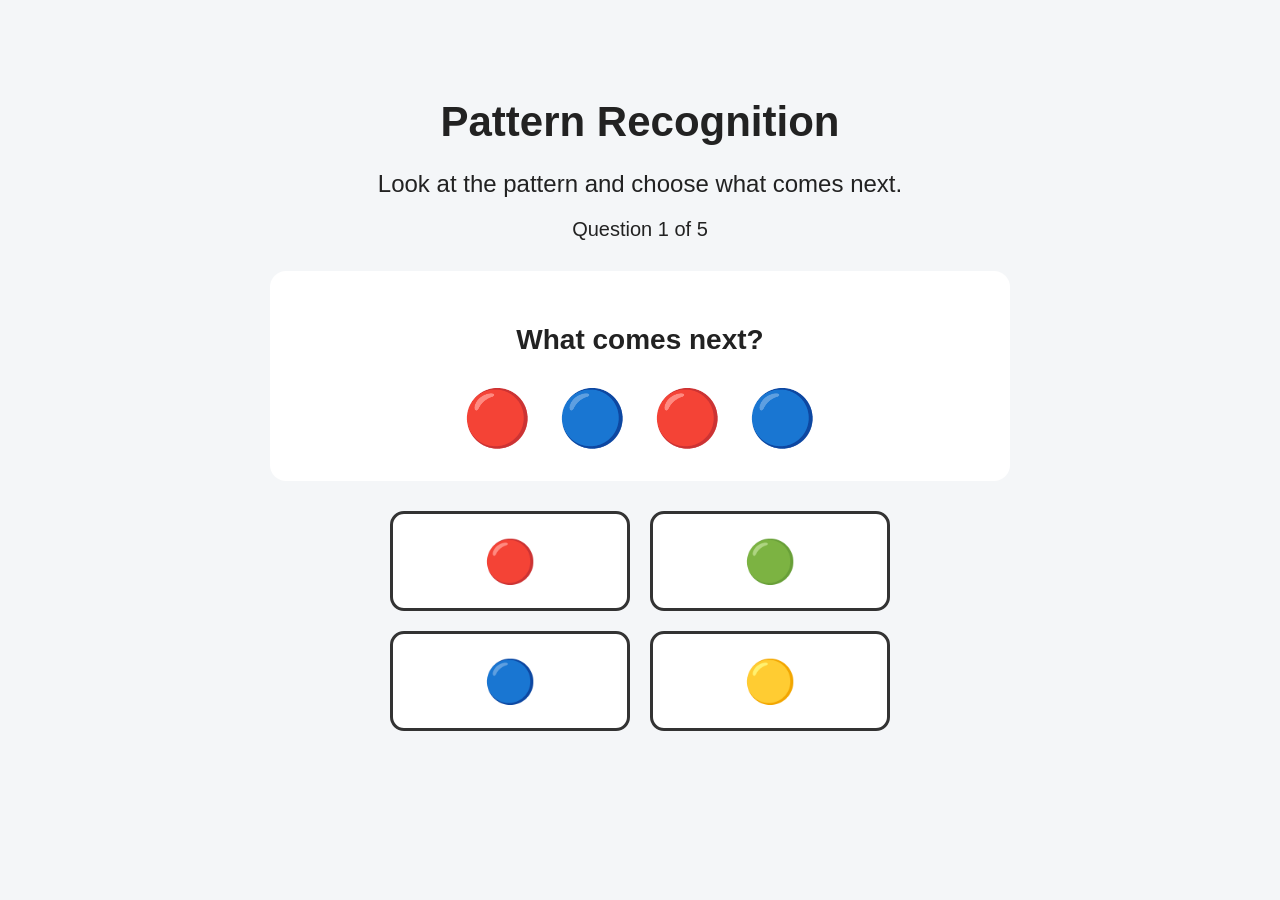
==== games/pattern-recognition-game/pattern.html @ d3b2c775 "Add pattern recognition game" ====
<!DOCTYPE html>
<html lang="en">
<head>
    <meta charset="UTF-8">
    <meta name="viewport" content="width=device-width, initial-scale=1.0">

    <title>Pattern Recognition</title>

    <link rel="stylesheet" href="pattern.css">
</head>

<body>

    <main class="game-container">

        <h1>Pattern Recognition</h1>

        <p class="instruction">
            Look at the pattern and choose what comes next.
        </p>

        <div class="progress">
            Question <span id="questionNumber">1</span>
            of <span id="totalQuestions">5</span>
        </div>

        <section class="pattern-box">

            <h2>What comes next?</h2>

            <div id="pattern" class="pattern">
                <!-- Pattern will appear here -->
            </div>

        </section>

        <section class="options-section">

            <div id="options" class="options">
                <!-- Answer buttons will appear here -->
            </div>

        </section>

        <p id="feedback" class="feedback"></p>

        <button id="nextButton" class="next-button" hidden>
            Next
        </button>

        <div id="completionScreen" class="completion-screen" hidden>

            <h2>Well done!</h2>

            <p>You completed the game.</p>

            <p>
                Correct answers:
                <strong id="correctCount">0</strong>
            </p>

            <button id="restartButton" class="restart-button">
                Play Again
            </button>

        </div>

    </main>

    <script src="pattern.js"></script>

</body>
</html>
---- games/pattern-recognition-game/pattern.css ----
* {
    box-sizing: border-box;
}

body {
    margin: 0;
    font-family: Arial, sans-serif;
    background: #f4f6f8;
    color: #222;
}

.game-container {
    max-width: 800px;
    margin: 40px auto;
    padding: 30px;
    text-align: center;
}

h1 {
    font-size: 42px;
    margin-bottom: 10px;
}

.instruction {
    font-size: 24px;
    margin-bottom: 20px;
}

.progress {
    font-size: 20px;
    margin-bottom: 30px;
}

.pattern-box {
    background: white;
    padding: 30px;
    border-radius: 16px;
    margin-bottom: 30px;
}

.pattern-box h2 {
    font-size: 28px;
}

.pattern {
    display: flex;
    justify-content: center;
    gap: 25px;
    margin-top: 30px;
    flex-wrap: wrap;
}

.pattern-item {
    font-size: 55px;
    min-width: 70px;
}

.options {
    display: grid;
    grid-template-columns: repeat(2, 1fr);
    gap: 20px;
    max-width: 500px;
    margin: auto;
}

.answer-button {
    min-height: 100px;
    font-size: 42px;
    border: 3px solid #333;
    border-radius: 14px;
    background: white;
    cursor: pointer;
}

.answer-button:hover {
    background: #eeeeee;
}

.answer-button:disabled {
    cursor: default;
    opacity: 0.7;
}

.feedback {
    font-size: 26px;
    font-weight: bold;
    margin: 25px;
}

.next-button,
.restart-button {
    min-height: 60px;
    padding: 15px 35px;
    font-size: 24px;
    border: none;
    border-radius: 12px;
    cursor: pointer;
}

.completion-screen {
    background: white;
    padding: 40px;
    border-radius: 16px;
}

.completion-screen h2 {
    font-size: 36px;
}

.completion-screen p {
    font-size: 24px;
}
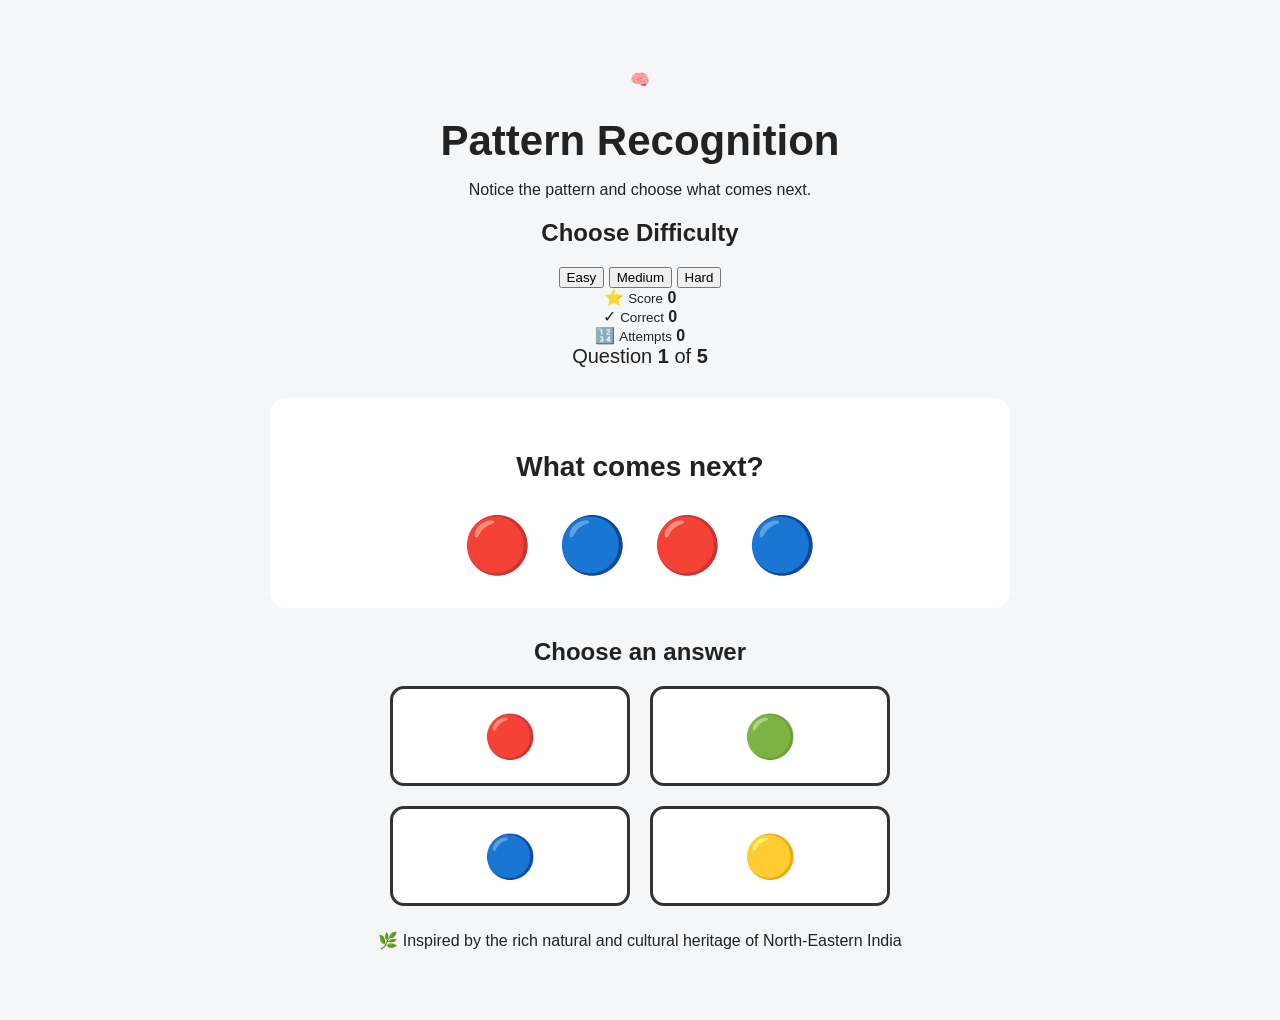
==== commit d2fce03e: "Enhance pattern game HTML structure and content" ====
--- a/games/pattern-recognition-game/pattern.html
+++ b/games/pattern-recognition-game/pattern.html
@@ -1,10 +1,11 @@
 <!DOCTYPE html>
 <html lang="en">
+
 <head>
     <meta charset="UTF-8">
     <meta name="viewport" content="width=device-width, initial-scale=1.0">
 
-    <title>Pattern Recognition</title>
+    <title>Pattern Recognition | SmritiCare</title>
 
     <link rel="stylesheet" href="pattern.css">
 </head>
@@ -13,61 +14,157 @@
 
     <main class="game-container">
 
-        <h1>Pattern Recognition</h1>
+        <!-- Header -->
+        <header class="game-header">
 
-        <p class="instruction">
-            Look at the pattern and choose what comes next.
-        </p>
+            <div class="brain-icon">🧠</div>
 
+            <div>
+                <h1>Pattern Recognition</h1>
+
+                <p class="subtitle">
+                    Notice the pattern and choose what comes next.
+                </p>
+            </div>
+
+        </header>
+
+
+        <!-- Difficulty -->
+        <section class="difficulty-section">
+
+            <h2>Choose Difficulty</h2>
+
+            <div class="difficulty-buttons">
+
+                <button class="difficulty-button active" data-level="easy">
+                    Easy
+                </button>
+
+                <button class="difficulty-button" data-level="medium">
+                    Medium
+                </button>
+
+                <button class="difficulty-button" data-level="hard">
+                    Hard
+                </button>
+
+            </div>
+
+        </section>
+
+
+        <!-- Scoreboard -->
+        <section class="scoreboard">
+
+            <div class="score-card">
+                <span>⭐</span>
+                <small>Score</small>
+                <strong id="score">0</strong>
+            </div>
+
+            <div class="score-card">
+                <span>✓</span>
+                <small>Correct</small>
+                <strong id="correctScore">0</strong>
+            </div>
+
+            <div class="score-card">
+                <span>🔢</span>
+                <small>Attempts</small>
+                <strong id="attemptsScore">0</strong>
+            </div>
+
+        </section>
+
+
+        <!-- Progress -->
         <div class="progress">
-            Question <span id="questionNumber">1</span>
-            of <span id="totalQuestions">5</span>
+
+            Question
+            <strong id="questionNumber">1</strong>
+            of
+            <strong id="totalQuestions">5</strong>
+
         </div>
 
+
+        <!-- Pattern -->
         <section class="pattern-box">
 
             <h2>What comes next?</h2>
 
             <div id="pattern" class="pattern">
-                <!-- Pattern will appear here -->
+                <!-- Pattern generated by JavaScript -->
             </div>
 
         </section>
 
+
+        <!-- Options -->
         <section class="options-section">
 
+            <h2>Choose an answer</h2>
+
             <div id="options" class="options">
-                <!-- Answer buttons will appear here -->
+                <!-- Answer buttons generated by JavaScript -->
             </div>
 
         </section>
 
+
+        <!-- Feedback -->
         <p id="feedback" class="feedback"></p>
 
+
+        <!-- Next -->
         <button id="nextButton" class="next-button" hidden>
-            Next
+            Next Question →
         </button>
 
-        <div id="completionScreen" class="completion-screen" hidden>
 
-            <h2>Well done!</h2>
+        <!-- Completion -->
+        <section id="completionScreen" class="completion-screen" hidden>
 
-            <p>You completed the game.</p>
+            <div class="trophy">🏆</div>
 
-            <p>
-                Correct answers:
-                <strong id="correctCount">0</strong>
-            </p>
+            <h2>Great Job!</h2>
+
+            <p>You completed the pattern challenge.</p>
+
+            <div class="final-score">
+
+                <div>
+                    <span>⭐</span>
+                    <strong id="finalScore">0</strong>
+                    <small>Score</small>
+                </div>
+
+                <div>
+                    <span>✓</span>
+                    <strong id="correctCount">0</strong>
+                    <small>Correct</small>
+                </div>
+
+            </div>
 
             <button id="restartButton" class="restart-button">
-                Play Again
+                🔄 Play Again
             </button>
 
-        </div>
+        </section>
+
+
+        <!-- Cultural footer -->
+        <footer>
+            🌿 Inspired by the rich natural and cultural heritage of North-Eastern India
+        </footer>
 
     </main>
+
 
     <script src="pattern.js"></script>
 
 </body>
-</html>+
+</html>
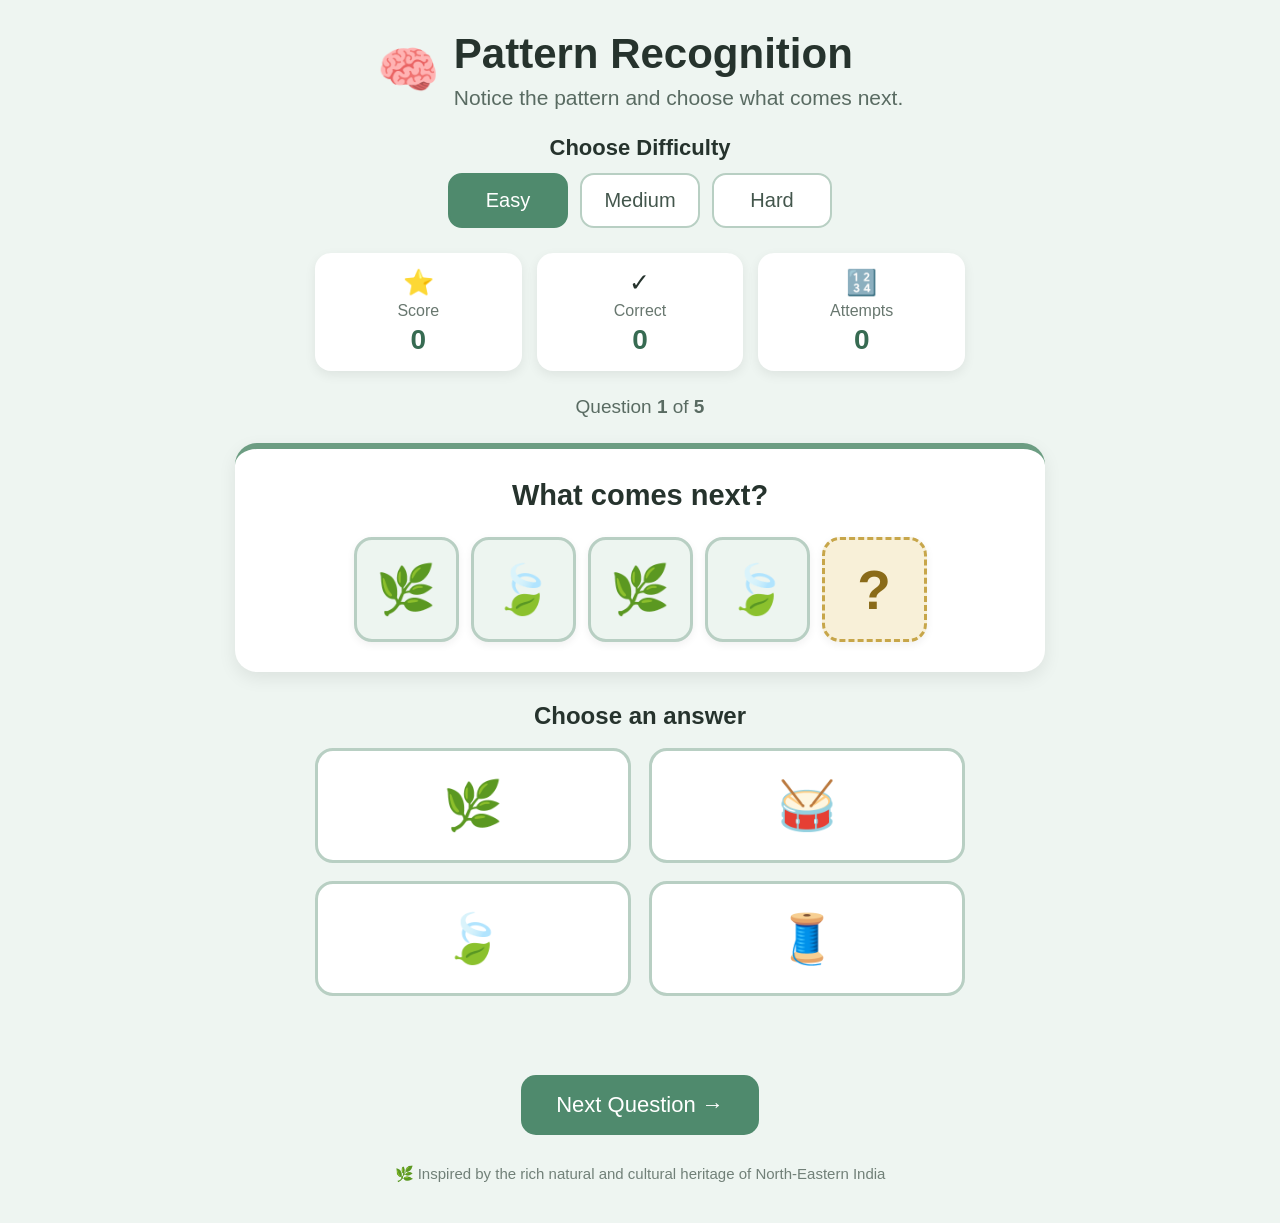
==== commit 84857a5a: "update pattern recognition game" ====
--- a/games/pattern-recognition-game/pattern.html
+++ b/games/pattern-recognition-game/pattern.html
@@ -168,3 +168,4 @@
 </body>
 
 </html>
+
--- a/games/pattern-recognition-game/pattern.css
+++ b/games/pattern-recognition-game/pattern.css
@@ -5,109 +5,440 @@
 body {
     margin: 0;
     font-family: Arial, sans-serif;
-    background: #f4f6f8;
-    color: #222;
+    background: #eef5f1;
+    color: #26332d;
 }
 
 .game-container {
-    max-width: 800px;
-    margin: 40px auto;
-    padding: 30px;
-    text-align: center;
+    width: 100%;
+    max-width: 850px;
+    margin: 0 auto;
+    padding: 30px 20px 40px;
+}
+
+
+/* HEADER */
+
+.game-header {
+    display: flex;
+    align-items: center;
+    justify-content: center;
+    gap: 15px;
+    text-align: left;
+    margin-bottom: 25px;
+}
+
+.brain-icon {
+    font-size: 50px;
 }
 
 h1 {
+    margin: 0;
     font-size: 42px;
-    margin-bottom: 10px;
-}
-
-.instruction {
-    font-size: 24px;
-    margin-bottom: 20px;
-}
+}
+
+.subtitle {
+    margin: 8px 0 0;
+    font-size: 21px;
+    color: #596b62;
+}
+
+
+/* DIFFICULTY */
+
+.difficulty-section {
+    text-align: center;
+    margin-bottom: 25px;
+}
+
+.difficulty-section h2 {
+    font-size: 22px;
+    margin-bottom: 12px;
+}
+
+.difficulty-buttons {
+    display: flex;
+    justify-content: center;
+    gap: 12px;
+}
+
+.difficulty-button {
+    min-width: 120px;
+    min-height: 55px;
+
+    border: 2px solid #b8cfc3;
+    border-radius: 14px;
+
+    background: white;
+    color: #43564c;
+
+    font-size: 20px;
+    cursor: pointer;
+}
+
+.difficulty-button.active {
+    background: #4f8a6d;
+    color: white;
+    border-color: #4f8a6d;
+}
+
+
+/* SCOREBOARD */
+
+.scoreboard {
+    display: grid;
+    grid-template-columns: repeat(3, 1fr);
+    gap: 15px;
+
+    margin: 20px auto;
+    max-width: 650px;
+}
+
+.score-card {
+    background: white;
+    border-radius: 16px;
+    padding: 15px;
+
+    text-align: center;
+
+    box-shadow: 0 4px 12px rgba(0, 0, 0, 0.07);
+}
+
+.score-card span {
+    display: block;
+    font-size: 25px;
+}
+
+.score-card small {
+    display: block;
+    margin-top: 5px;
+    font-size: 16px;
+    color: #68776f;
+}
+
+.score-card strong {
+    display: block;
+    margin-top: 4px;
+    font-size: 28px;
+    color: #376b52;
+}
+
+
+/* PROGRESS */
 
 .progress {
-    font-size: 20px;
-    margin-bottom: 30px;
-}
+    text-align: center;
+    font-size: 19px;
+    margin: 25px 0;
+    color: #596b62;
+}
+
+
+/* PATTERN CARD */
 
 .pattern-box {
     background: white;
-    padding: 30px;
-    border-radius: 16px;
+
+    border-radius: 22px;
+
+    padding: 30px 20px;
+
     margin-bottom: 30px;
+
+    box-shadow: 0 6px 18px rgba(0, 0, 0, 0.08);
+
+    border-top: 6px solid #6c9d82;
+
+    text-align: center;
 }
 
 .pattern-box h2 {
-    font-size: 28px;
+    margin-top: 0;
+    font-size: 29px;
 }
 
 .pattern {
     display: flex;
     justify-content: center;
-    gap: 25px;
-    margin-top: 30px;
+    align-items: center;
+
+    gap: 12px;
+
+    margin-top: 25px;
+
     flex-wrap: wrap;
 }
 
+
+/* PATTERN TILES */
+
 .pattern-item {
+    width: 105px;
+    height: 105px;
+
+    display: flex;
+    align-items: center;
+    justify-content: center;
+
+    background: #edf5f0;
+
+    border: 3px solid #b8cfc3;
+
+    border-radius: 18px;
+
+    font-size: 48px;
+
+    box-shadow: 0 3px 8px rgba(0, 0, 0, 0.06);
+}
+
+
+/* QUESTION MARK */
+
+.question-mark {
+    background: #f8f0d8;
+
+    border: 3px dashed #c7a64a;
+
+    color: #8a6b19;
+
     font-size: 55px;
-    min-width: 70px;
+    font-weight: bold;
+}
+
+
+/* OPTIONS */
+
+.options-section {
+    text-align: center;
+}
+
+.options-section h2 {
+    font-size: 24px;
+    margin-bottom: 18px;
 }
 
 .options {
     display: grid;
+
     grid-template-columns: repeat(2, 1fr);
-    gap: 20px;
-    max-width: 500px;
+
+    gap: 18px;
+
+    max-width: 650px;
+
     margin: auto;
 }
 
 .answer-button {
-    min-height: 100px;
-    font-size: 42px;
-    border: 3px solid #333;
-    border-radius: 14px;
+    min-height: 115px;
+
     background: white;
+
+    border: 3px solid #b8cfc3;
+
+    border-radius: 18px;
+
+    font-size: 48px;
+
     cursor: pointer;
+
+    transition: transform 0.15s, background 0.15s;
 }
 
 .answer-button:hover {
-    background: #eeeeee;
+    background: #eef6f1;
+    transform: translateY(-2px);
 }
 
 .answer-button:disabled {
     cursor: default;
-    opacity: 0.7;
-}
+    opacity: 0.65;
+}
+
+
+/* FEEDBACK */
 
 .feedback {
-    font-size: 26px;
+    min-height: 35px;
+
+    text-align: center;
+
+    font-size: 25px;
+
     font-weight: bold;
-    margin: 25px;
-}
+
+    margin: 22px 0;
+}
+
+
+/* BUTTONS */
 
 .next-button,
 .restart-button {
+    display: block;
+
     min-height: 60px;
-    padding: 15px 35px;
-    font-size: 24px;
+
+    padding: 14px 35px;
+
+    margin: 10px auto;
+
     border: none;
-    border-radius: 12px;
+
+    border-radius: 15px;
+
+    background: #4f8a6d;
+
+    color: white;
+
+    font-size: 22px;
+
     cursor: pointer;
 }
+
+.next-button:hover,
+.restart-button:hover {
+    background: #3d7358;
+}
+
+
+/* COMPLETION */
 
 .completion-screen {
     background: white;
-    padding: 40px;
-    border-radius: 16px;
+
+    padding: 40px 25px;
+
+    border-radius: 22px;
+
+    text-align: center;
+
+    box-shadow: 0 6px 18px rgba(0, 0, 0, 0.08);
+}
+
+.trophy {
+    font-size: 65px;
 }
 
 .completion-screen h2 {
-    font-size: 36px;
+    font-size: 38px;
+    margin: 10px 0;
 }
 
 .completion-screen p {
-    font-size: 24px;
-}
-
+    font-size: 22px;
+    color: #65756d;
+}
+
+.final-score {
+    display: flex;
+    justify-content: center;
+
+    gap: 25px;
+
+    margin: 25px 0;
+}
+
+.final-score div {
+    min-width: 130px;
+
+    padding: 18px;
+
+    background: #edf5f0;
+
+    border-radius: 15px;
+}
+
+.final-score span {
+    display: block;
+    font-size: 30px;
+}
+
+.final-score strong {
+    display: block;
+    font-size: 32px;
+    color: #376b52;
+}
+
+.final-score small {
+    font-size: 16px;
+    color: #68776f;
+}
+
+
+/* FOOTER */
+
+footer {
+    text-align: center;
+
+    margin-top: 30px;
+
+    font-size: 15px;
+
+    color: #718078;
+}
+
+
+/* MOBILE */
+
+@media (max-width: 600px) {
+
+    .game-container {
+        padding: 20px 12px 30px;
+    }
+
+    .game-header {
+        text-align: center;
+        flex-direction: column;
+    }
+
+    h1 {
+        font-size: 32px;
+    }
+
+    .subtitle {
+        font-size: 18px;
+    }
+
+    .difficulty-button {
+        min-width: 90px;
+        font-size: 17px;
+    }
+
+    .scoreboard {
+        gap: 8px;
+    }
+
+    .score-card {
+        padding: 10px 5px;
+    }
+
+    .score-card strong {
+        font-size: 24px;
+    }
+
+    .pattern-item {
+        width: 75px;
+        height: 75px;
+        font-size: 38px;
+    }
+
+    .question-mark {
+        font-size: 42px;
+    }
+
+    .answer-button {
+        min-height: 90px;
+        font-size: 40px;
+    }
+
+    .pattern {
+        gap: 8px;
+    }
+
+    .final-score {
+        gap: 10px;
+    }
+}
+
+
